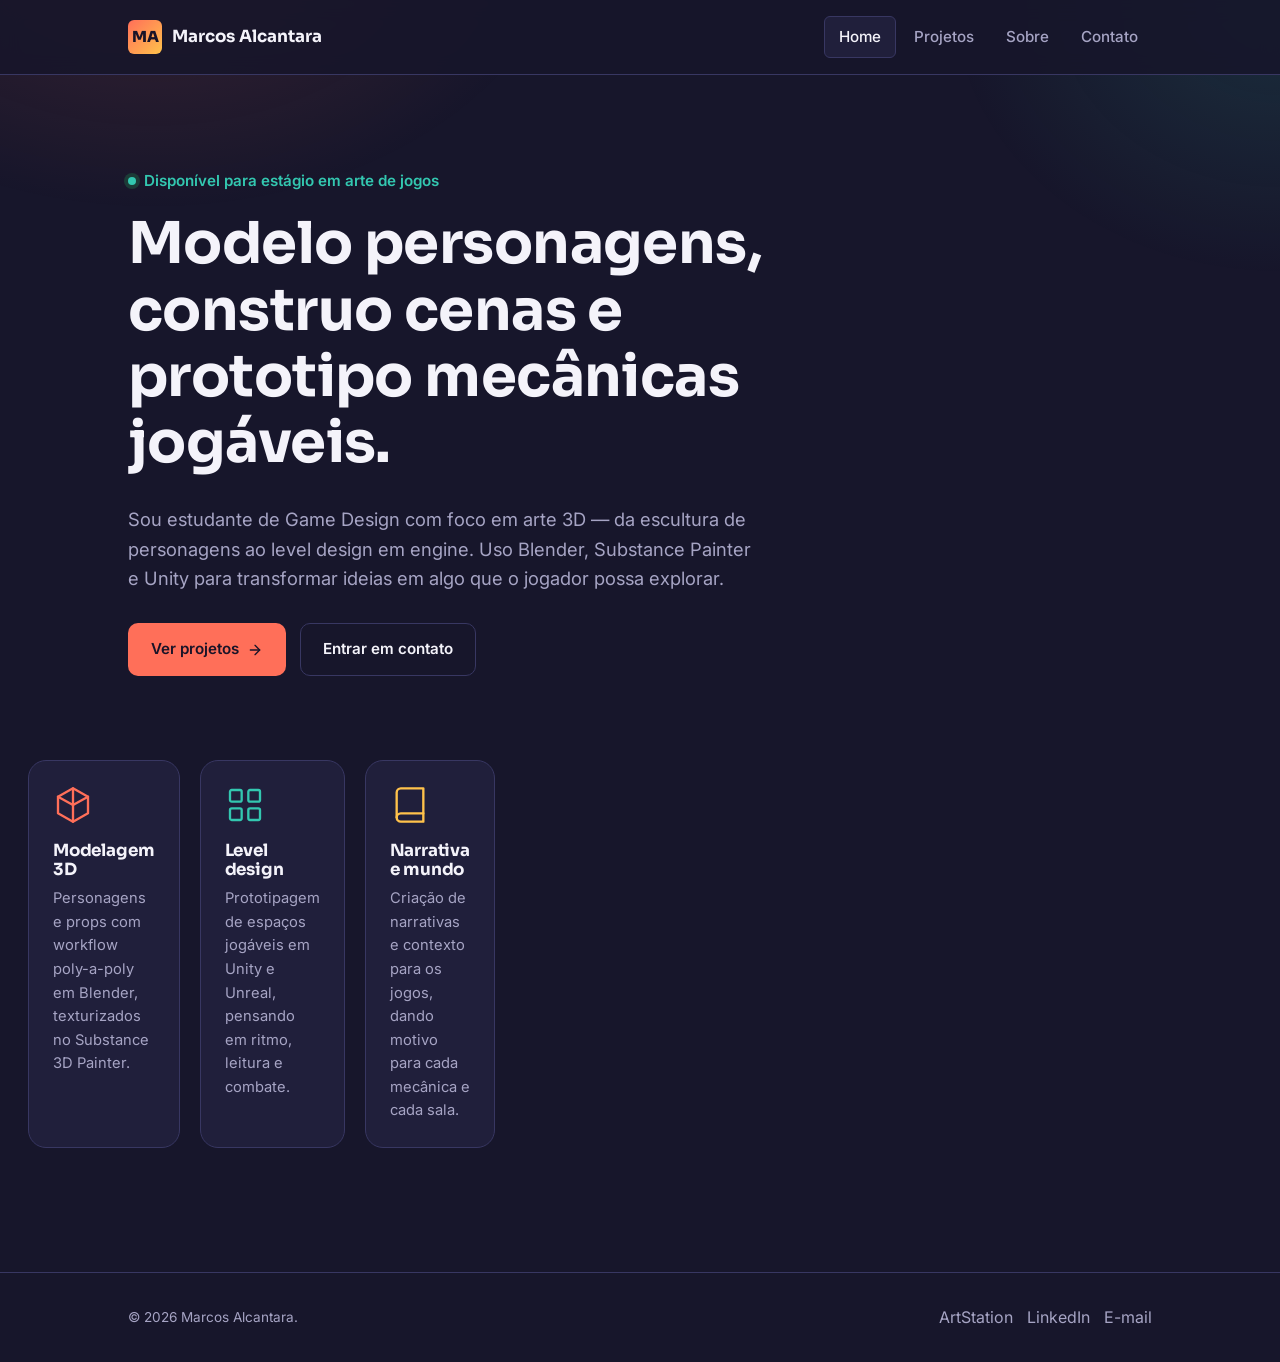
==== index.html @ 63ec93e1 "Teste do Portfolio" ====
<!DOCTYPE html>
<html lang="pt-BR">
<head>
<meta charset="UTF-8">
<meta name="viewport" content="width=device-width, initial-scale=1.0">
<title>Marcos Alcantara — Game Design & 3D Art</title>
<meta name="description" content="Portfólio de Marcos Alcantara, estudante de Game Design e artista 3D — modelagem, texturização, level design e prototipagem de jogos.">
<link rel="stylesheet" href="css/style.css">
</head>
<body>

<header class="site-header">
  <div class="wrap">
    <a href="index.html" class="logo-mark">
      <span class="badge">MA</span>
      Marcos Alcantara
    </a>
    <button class="nav-toggle" aria-label="Abrir menu" aria-expanded="false">
      <svg width="20" height="20" viewBox="0 0 24 24" fill="none" stroke="currentColor" stroke-width="1.8" stroke-linecap="round"><line x1="3" y1="6" x2="21" y2="6"/><line x1="3" y1="12" x2="21" y2="12"/><line x1="3" y1="18" x2="21" y2="18"/></svg>
    </button>
    <nav class="main-nav">
      <a href="index.html" class="active">Home</a>
      <a href="projetos.html">Projetos</a>
      <a href="sobre.html">Sobre</a>
      <a href="contato.html">Contato</a>
    </nav>
  </div>
</header>

<main>
  <section class="hero">
    <div class="wrap">
      <span class="kicker"><span class="dot"></span> Disponível para estágio em arte de jogos</span>
      <h1>Modelo personagens, construo cenas e prototipo mecânicas jogáveis.</h1>
      <p class="lead">Sou estudante de Game Design com foco em arte 3D — da escultura de personagens ao level design em engine. Uso Blender, Substance Painter e Unity para transformar ideias em algo que o jogador possa explorar.</p>
      <div class="hero-actions">
        <a href="projetos.html" class="btn btn-primary">
          Ver projetos
          <svg width="16" height="16" viewBox="0 0 24 24" fill="none" stroke="currentColor" stroke-width="2" stroke-linecap="round" stroke-linejoin="round"><line x1="5" y1="12" x2="19" y2="12"/><polyline points="12 5 19 12 12 19"/></svg>
        </a>
        <a href="contato.html" class="btn btn-secondary">Entrar em contato</a>
      </div>
    </div>
  </section>

  <section class="highlights">
    <div class="wrap" style="display:grid; grid-template-columns: repeat(3, 1fr); gap:20px;">

      <div class="highlight-card">
        <div class="icon icon-coral">
          <svg width="40" height="40" viewBox="0 0 24 24" fill="none" stroke="currentColor" stroke-width="1.4" stroke-linecap="round" stroke-linejoin="round">
            <path d="M12 2 L21 7 L21 17 L12 22 L3 17 L3 7 Z"/>
            <path d="M12 2 L12 22"/>
            <path d="M3 7 L12 12 L21 7"/>
          </svg>
        </div>
        <h3>Modelagem 3D</h3>
        <p>Personagens e props com workflow poly-a-poly em Blender, texturizados no Substance 3D Painter.</p>
      </div>

      <div class="highlight-card">
        <div class="icon icon-teal">
          <svg width="40" height="40" viewBox="0 0 24 24" fill="none" stroke="currentColor" stroke-width="1.4" stroke-linecap="round" stroke-linejoin="round">
            <rect x="3" y="3" width="7" height="7" rx="1"/>
            <rect x="14" y="3" width="7" height="7" rx="1"/>
            <rect x="3" y="14" width="7" height="7" rx="1"/>
            <rect x="14" y="14" width="7" height="7" rx="1"/>
          </svg>
        </div>
        <h3>Level design</h3>
        <p>Prototipagem de espaços jogáveis em Unity e Unreal, pensando em ritmo, leitura e combate.</p>
      </div>

      <div class="highlight-card">
        <div class="icon icon-gold">
          <svg width="40" height="40" viewBox="0 0 24 24" fill="none" stroke="currentColor" stroke-width="1.4" stroke-linecap="round" stroke-linejoin="round">
            <path d="M4 19.5A2.5 2.5 0 0 1 6.5 17H20"/>
            <path d="M6.5 2H20v20H6.5A2.5 2.5 0 0 1 4 19.5v-15A2.5 2.5 0 0 1 6.5 2Z"/>
          </svg>
        </div>
        <h3>Narrativa e mundo</h3>
        <p>Criação de narrativas e contexto para os jogos, dando motivo para cada mecânica e cada sala.</p>
      </div>

    </div>
  </section>
</main>

<footer class="site-footer">
  <div class="wrap">
    <p>&copy; 2026 Marcos Alcantara.</p>
    <div class="footer-socials">
      <a href="https://kanekakunn.artstation.com" target="_blank" rel="noopener">ArtStation</a>
      <a href="https://www.linkedin.com/in/marcos-paulo-ribeiro-de-alcantara-ab0088299" target="_blank" rel="noopener">LinkedIn</a>
      <a href="mailto:m.alcantara1444@gmail.com">E-mail</a>
    </div>
  </div>
</footer>

<script src="js/main.js"></script>
</body>
</html>
---- css/style.css ----
/* ==========================================================
   Marcos Alcantara — Portfólio
   Paleta: noite indigo + acentos coral/teal/ouro
   Tipografia: Sora (display) + Inter (texto)
   ========================================================== */

@import url('https://fonts.googleapis.com/css2?family=Sora:wght@400;600;700;800&family=Inter:wght@400;500;600&display=swap');

:root {
  --bg: #17162B;
  --bg-panel: #201F3B;
  --bg-panel-alt: #262547;
  --border: #383762;

  --text: #F4F3FA;
  --text-muted: #A6A4C4;

  --coral: #FF6F59;
  --coral-dim: #4A2E2C;
  --teal: #33C7B0;
  --teal-dim: #1C3B37;
  --gold: #FFC24B;
  --gold-dim: #4A3A1E;

  --radius-sm: 6px;
  --radius-md: 10px;
  --radius-lg: 18px;

  --maxw: 1080px;
}

* { box-sizing: border-box; }

html {
  scroll-behavior: smooth;
}

body {
  margin: 0;
  background: var(--bg);
  color: var(--text);
  font-family: 'Inter', system-ui, sans-serif;
  font-size: 16px;
  line-height: 1.6;
  -webkit-font-smoothing: antialiased;
}

body::before {
  content: '';
  position: fixed;
  inset: 0;
  background:
    radial-gradient(ellipse 700px 500px at 12% -10%, rgba(255,111,89,0.16), transparent 60%),
    radial-gradient(ellipse 600px 500px at 100% 0%, rgba(51,199,176,0.14), transparent 55%);
  pointer-events: none;
  z-index: 0;
}

h1, h2, h3, h4 {
  font-family: 'Sora', sans-serif;
  font-weight: 700;
  line-height: 1.15;
  margin: 0 0 0.5em;
  letter-spacing: -0.01em;
}

p { margin: 0 0 1em; color: var(--text-muted); max-width: 62ch; }

a {
  color: var(--coral);
  text-decoration: none;
}
a:hover { text-decoration: underline; }

img, svg { display: block; max-width: 100%; }

:focus-visible {
  outline: 2px solid var(--gold);
  outline-offset: 3px;
}

.wrap {
  max-width: var(--maxw);
  margin: 0 auto;
  padding: 0 28px;
  position: relative;
  z-index: 1;
}

/* ---------- Header / Nav ---------- */

.site-header {
  position: sticky;
  top: 0;
  z-index: 20;
  background: rgba(23, 22, 43, 0.86);
  backdrop-filter: blur(10px);
  border-bottom: 1px solid var(--border);
}

.site-header .wrap {
  display: flex;
  align-items: center;
  justify-content: space-between;
  padding-top: 16px;
  padding-bottom: 16px;
}

.logo-mark {
  display: flex;
  align-items: center;
  gap: 10px;
  font-family: 'Sora', sans-serif;
  font-weight: 700;
  font-size: 1.05rem;
  color: var(--text);
}

.logo-mark .badge {
  width: 34px;
  height: 34px;
  border-radius: var(--radius-sm);
  background: linear-gradient(135deg, var(--coral), var(--gold));
  display: flex;
  align-items: center;
  justify-content: center;
  font-family: 'Sora', sans-serif;
  font-weight: 800;
  color: #1A1428;
  font-size: 0.95rem;
}

nav.main-nav {
  display: flex;
  gap: 4px;
  align-items: center;
}

nav.main-nav a {
  color: var(--text-muted);
  font-weight: 500;
  font-size: 0.95rem;
  padding: 8px 14px;
  border-radius: var(--radius-sm);
  text-decoration: none;
  transition: color .15s ease, background .15s ease;
}

nav.main-nav a:hover {
  color: var(--text);
  background: var(--bg-panel-alt);
}

nav.main-nav a.active {
  color: var(--text);
  background: var(--bg-panel);
  border: 1px solid var(--border);
}

.nav-toggle {
  display: none;
  background: none;
  border: 1px solid var(--border);
  border-radius: var(--radius-sm);
  color: var(--text);
  padding: 8px 10px;
  cursor: pointer;
}

/* ---------- Hero ---------- */

.hero {
  padding: 92px 0 64px;
}

.hero .kicker {
  display: inline-flex;
  align-items: center;
  gap: 8px;
  color: var(--teal);
  font-weight: 600;
  font-size: 0.95rem;
  margin-bottom: 18px;
}

.hero .kicker .dot {
  width: 8px;
  height: 8px;
  border-radius: 50%;
  background: var(--teal);
  box-shadow: 0 0 0 4px var(--teal-dim);
}

.hero h1 {
  font-size: clamp(2.2rem, 5vw, 3.6rem);
  max-width: 15ch;
}

.hero p.lead {
  font-size: 1.15rem;
  max-width: 52ch;
  color: var(--text-muted);
}

.hero-actions {
  display: flex;
  gap: 14px;
  margin-top: 30px;
  flex-wrap: wrap;
}

.btn {
  display: inline-flex;
  align-items: center;
  gap: 8px;
  padding: 13px 22px;
  border-radius: var(--radius-md);
  font-weight: 600;
  font-size: 0.95rem;
  text-decoration: none;
  border: 1px solid transparent;
  cursor: pointer;
  transition: transform .15s ease, background .15s ease, border-color .15s ease;
}

.btn:hover { text-decoration: none; transform: translateY(-1px); }

.btn-primary {
  background: var(--coral);
  color: #1A1428;
}
.btn-primary:hover { background: #ff8570; }

.btn-secondary {
  background: transparent;
  border-color: var(--border);
  color: var(--text);
}
.btn-secondary:hover { border-color: var(--teal); color: var(--teal); }

/* ---------- Highlight strip ---------- */

.highlights {
  display: grid;
  grid-template-columns: repeat(3, 1fr);
  gap: 20px;
  padding: 20px 0 84px;
}

.highlight-card {
  background: var(--bg-panel);
  border: 1px solid var(--border);
  border-radius: var(--radius-lg);
  padding: 24px;
}

.highlight-card .icon {
  width: 40px;
  height: 40px;
  margin-bottom: 16px;
}

.highlight-card h3 {
  font-size: 1.05rem;
  margin-bottom: 8px;
}

.highlight-card p { font-size: 0.92rem; margin-bottom: 0; }

/* ---------- Section shared ---------- */

.section {
  padding: 64px 0;
}

.section-head {
  margin-bottom: 40px;
  max-width: 60ch;
}

.section-head h2 {
  font-size: clamp(1.7rem, 3.4vw, 2.3rem);
}

/* ---------- Project cards ---------- */

.project-grid {
  display: grid;
  grid-template-columns: repeat(auto-fit, minmax(300px, 1fr));
  gap: 26px;
}

.project-card {
  background: var(--bg-panel);
  border: 1px solid var(--border);
  border-radius: var(--radius-lg);
  overflow: hidden;
  display: flex;
  flex-direction: column;
  transition: border-color .15s ease, transform .15s ease;
}

.project-card:hover {
  border-color: var(--coral);
  transform: translateY(-3px);
}

.project-thumb {
  aspect-ratio: 16 / 10;
  display: flex;
  align-items: center;
  justify-content: center;
  position: relative;
  color: rgba(255,255,255,0.75);
  font-family: 'Sora', sans-serif;
  font-weight: 700;
  font-size: 0.85rem;
  letter-spacing: 0.02em;
}

.project-thumb.t-coral { background: linear-gradient(135deg, #3a2437, #522f2c); }
.project-thumb.t-teal { background: linear-gradient(135deg, #1c3b3f, #1a2f45); }
.project-thumb.t-gold { background: linear-gradient(135deg, #3f3320, #3a2b1e); }

.project-thumb .ph-icon {
  width: 46px;
  height: 46px;
  opacity: 0.9;
}

.project-thumb .ph-label {
  position: absolute;
  bottom: 12px;
  left: 14px;
  font-size: 0.72rem;
  color: rgba(244,243,250,0.55);
  font-family: 'Inter', sans-serif;
  font-weight: 500;
}

.project-body {
  padding: 22px 24px 24px;
  display: flex;
  flex-direction: column;
  flex: 1;
}

.project-tags {
  display: flex;
  gap: 8px;
  flex-wrap: wrap;
  margin-bottom: 12px;
}

.tag {
  font-size: 0.75rem;
  font-weight: 600;
  padding: 4px 10px;
  border-radius: 999px;
  border: 1px solid var(--border);
  color: var(--text-muted);
}

.tag.tag-coral { color: var(--coral); border-color: var(--coral-dim); background: rgba(255,111,89,0.08); }
.tag.tag-teal { color: var(--teal); border-color: var(--teal-dim); background: rgba(51,199,176,0.08); }
.tag.tag-gold { color: var(--gold); border-color: var(--gold-dim); background: rgba(255,194,75,0.08); }

.project-body h3 { font-size: 1.2rem; margin-bottom: 8px; }
.project-body p { font-size: 0.93rem; margin-bottom: 14px; }

.project-status {
  margin-top: auto;
  font-size: 0.82rem;
  color: var(--text-muted);
  display: flex;
  align-items: center;
  gap: 7px;
}

.project-status .dot {
  width: 7px;
  height: 7px;
  border-radius: 50%;
  background: var(--teal);
}

/* ---------- Sobre: bio + timeline + skills ---------- */

.about-grid {
  display: grid;
  grid-template-columns: 1.1fr 1fr;
  gap: 56px;
  align-items: start;
}

@media (max-width: 760px) {
  .about-grid { grid-template-columns: 1fr; }
}

.bio p { font-size: 1.02rem; }

.soft-skills {
  display: flex;
  gap: 10px;
  flex-wrap: wrap;
  margin-top: 20px;
}

.soft-skills span {
  font-size: 0.85rem;
  font-weight: 600;
  padding: 7px 14px;
  border-radius: 999px;
  background: var(--bg-panel);
  border: 1px solid var(--border);
  color: var(--text);
}

.timeline {
  list-style: none;
  margin: 0;
  padding: 0;
  border-left: 2px solid var(--border);
}

.timeline li {
  position: relative;
  padding: 0 0 32px 26px;
}

.timeline li:last-child { padding-bottom: 0; }

.timeline li::before {
  content: '';
  position: absolute;
  left: -7px;
  top: 4px;
  width: 12px;
  height: 12px;
  border-radius: 50%;
  background: var(--bg);
  border: 2px solid var(--coral);
}

.timeline .period {
  font-size: 0.8rem;
  color: var(--teal);
  font-weight: 600;
  margin-bottom: 4px;
}

.timeline h4 { font-size: 1.02rem; margin-bottom: 4px; }
.timeline p { font-size: 0.88rem; margin-bottom: 0; }

/* ---------- Skills grid ---------- */

.skills-grid {
  display: grid;
  grid-template-columns: repeat(auto-fit, minmax(150px, 1fr));
  gap: 16px;
  margin-top: 44px;
}

.skill-item {
  background: var(--bg-panel);
  border: 1px solid var(--border);
  border-radius: var(--radius-md);
  padding: 18px;
}

.skill-item .icon { width: 26px; height: 26px; margin-bottom: 12px; }
.skill-item h4 { font-size: 0.92rem; margin-bottom: 4px; }
.skill-item .level { font-size: 0.78rem; color: var(--text-muted); }

.cert-list {
  margin-top: 44px;
}

.cert-list ul {
  list-style: none;
  margin: 0;
  padding: 0;
  display: flex;
  flex-direction: column;
  gap: 10px;
}

.cert-list li {
  font-size: 0.9rem;
  color: var(--text-muted);
  padding-left: 20px;
  position: relative;
}

.cert-list li::before {
  content: '';
  position: absolute;
  left: 0;
  top: 8px;
  width: 6px;
  height: 6px;
  border-radius: 50%;
  background: var(--gold);
}

/* ---------- Contato ---------- */

.contact-grid {
  display: grid;
  grid-template-columns: repeat(auto-fit, minmax(240px, 1fr));
  gap: 20px;
}

.contact-card {
  background: var(--bg-panel);
  border: 1px solid var(--border);
  border-radius: var(--radius-lg);
  padding: 26px;
  display: flex;
  flex-direction: column;
  gap: 14px;
  transition: border-color .15s ease, transform .15s ease;
}

.contact-card:hover { border-color: var(--teal); transform: translateY(-2px); }

.contact-card .icon {
  width: 34px;
  height: 34px;
}

.contact-card h4 { font-size: 1rem; margin-bottom: 2px; }
.contact-card a, .contact-card span.value {
  font-size: 0.92rem;
  color: var(--text-muted);
}
.contact-card a:hover { color: var(--teal); }

/* ---------- Footer ---------- */

.site-footer {
  border-top: 1px solid var(--border);
  padding: 32px 0;
  margin-top: 40px;
}

.site-footer .wrap {
  display: flex;
  justify-content: space-between;
  align-items: center;
  flex-wrap: wrap;
  gap: 12px;
}

.site-footer p {
  font-size: 0.85rem;
  margin: 0;
  color: var(--text-muted);
}

.footer-socials {
  display: flex;
  gap: 14px;
}

.footer-socials a { color: var(--text-muted); }
.footer-socials a:hover { color: var(--coral); }

/* ---------- Page intro entrance (single orchestrated moment) ---------- */

.hero > *, .page-head > * {
  opacity: 0;
  transform: translateY(10px);
  animation: rise 0.6s ease forwards;
}
.hero .kicker { animation-delay: 0.02s; }
.hero h1 { animation-delay: 0.08s; }
.hero p.lead { animation-delay: 0.16s; }
.hero-actions { animation-delay: 0.24s; }
.page-head h1 { animation-delay: 0.02s; }
.page-head p { animation-delay: 0.1s; }

@keyframes rise {
  to { opacity: 1; transform: translateY(0); }
}

@media (prefers-reduced-motion: reduce) {
  .hero > *, .page-head > * {
    animation: none;
    opacity: 1;
    transform: none;
  }
  html { scroll-behavior: auto; }
}

/* ---------- Page head (non-home pages) ---------- */

.page-head {
  padding: 72px 0 20px;
}

.page-head p.lead {
  font-size: 1.05rem;
  color: var(--text-muted);
  max-width: 56ch;
}

/* ---------- Icon color utilities ---------- */

.icon-coral { color: var(--coral); }
.icon-teal { color: var(--teal); }
.icon-gold { color: var(--gold); }

.icon svg { stroke: currentColor; }

/* ---------- Responsive ---------- */

@media (max-width: 780px) {
  .highlights { grid-template-columns: 1fr; padding-bottom: 56px; }

  nav.main-nav {
    position: fixed;
    top: 66px;
    left: 0;
    right: 0;
    background: var(--bg-panel);
    border-bottom: 1px solid var(--border);
    flex-direction: column;
    align-items: stretch;
    padding: 10px;
    gap: 2px;
    display: none;
  }

  nav.main-nav.open { display: flex; }
  nav.main-nav a { padding: 12px 14px; }

  .nav-toggle { display: inline-flex; }

  .hero { padding: 56px 0 40px; }
  .page-head { padding: 48px 0 12px; }
}
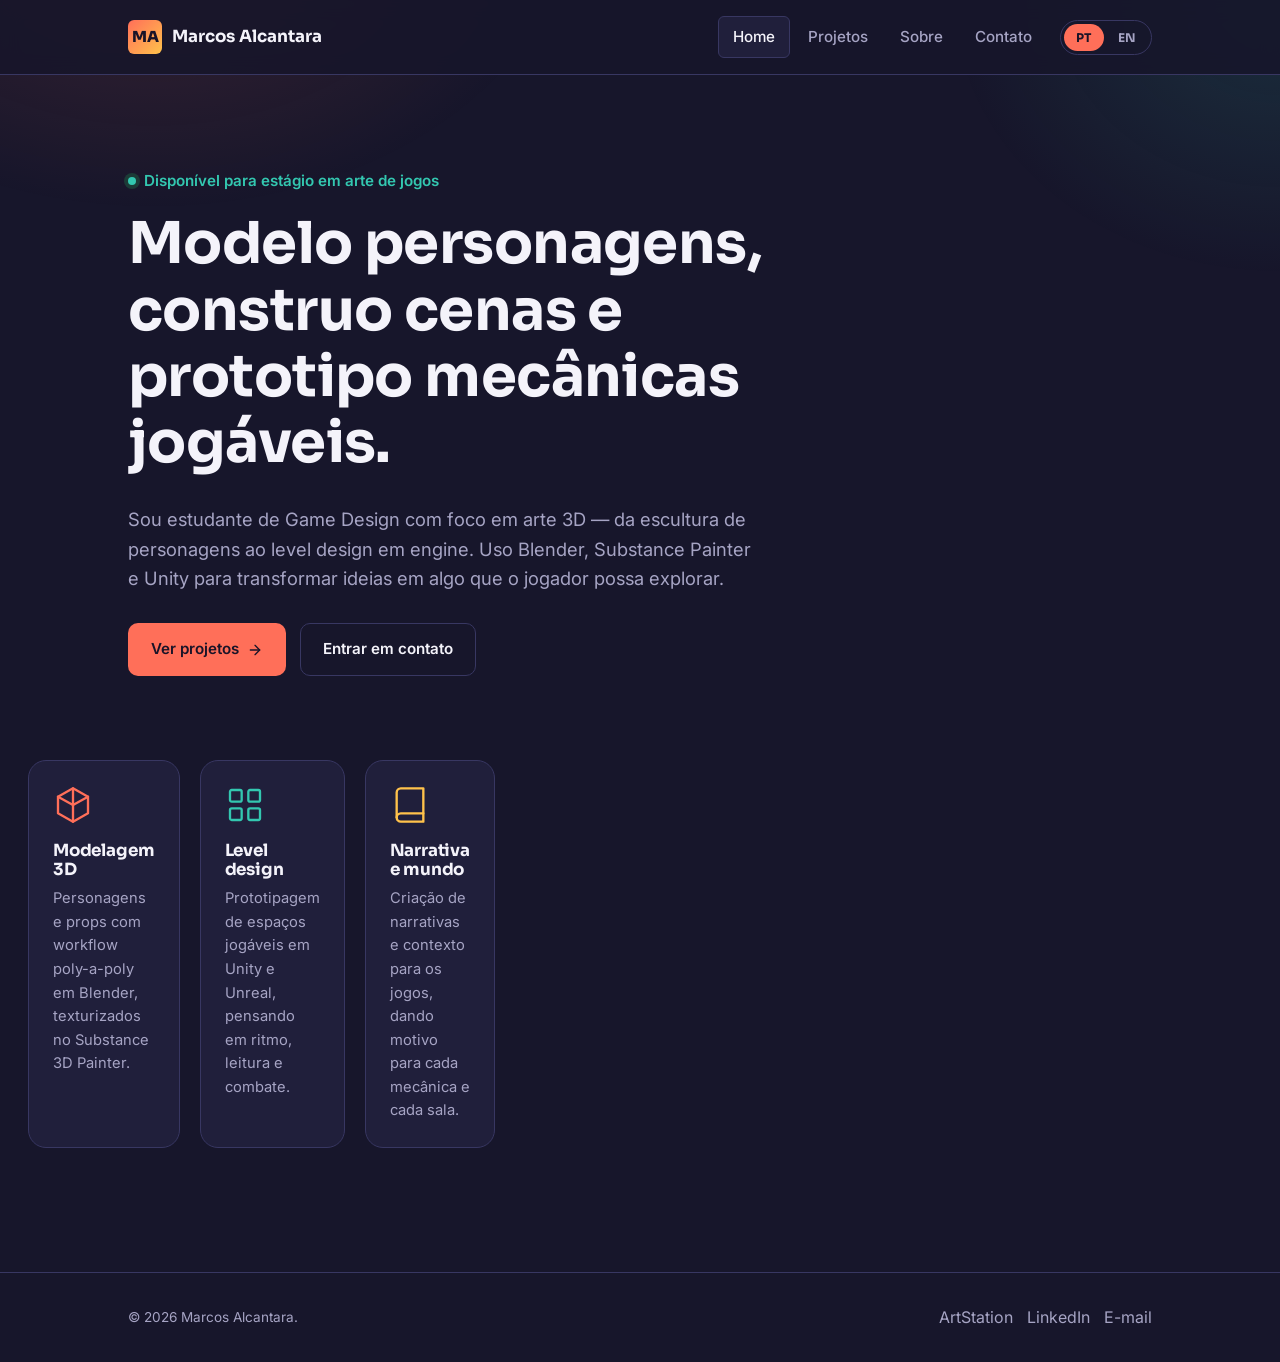
==== commit 799f872d: "Att 1.0" ====
--- a/index.html
+++ b/index.html
@@ -15,30 +15,36 @@
       <span class="badge">MA</span>
       Marcos Alcantara
     </a>
-    <button class="nav-toggle" aria-label="Abrir menu" aria-expanded="false">
-      <svg width="20" height="20" viewBox="0 0 24 24" fill="none" stroke="currentColor" stroke-width="1.8" stroke-linecap="round"><line x1="3" y1="6" x2="21" y2="6"/><line x1="3" y1="12" x2="21" y2="12"/><line x1="3" y1="18" x2="21" y2="18"/></svg>
-    </button>
-    <nav class="main-nav">
-      <a href="index.html" class="active">Home</a>
-      <a href="projetos.html">Projetos</a>
-      <a href="sobre.html">Sobre</a>
-      <a href="contato.html">Contato</a>
-    </nav>
+    <div class="nav-area">
+      <nav class="main-nav">
+        <a href="index.html" class="active" data-i18n="nav.home">Home</a>
+        <a href="projetos.html" data-i18n="nav.projects">Projetos</a>
+        <a href="sobre.html" data-i18n="nav.about">Sobre</a>
+        <a href="contato.html" data-i18n="nav.contact">Contato</a>
+      </nav>
+      <div class="lang-switch" role="group" aria-label="Idioma / Language">
+        <button type="button" class="lang-btn" data-lang="pt">PT</button>
+        <button type="button" class="lang-btn" data-lang="en">EN</button>
+      </div>
+      <button class="nav-toggle" aria-label="Abrir menu" aria-expanded="false">
+        <svg width="20" height="20" viewBox="0 0 24 24" fill="none" stroke="currentColor" stroke-width="1.8" stroke-linecap="round"><line x1="3" y1="6" x2="21" y2="6"/><line x1="3" y1="12" x2="21" y2="12"/><line x1="3" y1="18" x2="21" y2="18"/></svg>
+      </button>
+    </div>
   </div>
 </header>
 
 <main>
   <section class="hero">
     <div class="wrap">
-      <span class="kicker"><span class="dot"></span> Disponível para estágio em arte de jogos</span>
-      <h1>Modelo personagens, construo cenas e prototipo mecânicas jogáveis.</h1>
-      <p class="lead">Sou estudante de Game Design com foco em arte 3D — da escultura de personagens ao level design em engine. Uso Blender, Substance Painter e Unity para transformar ideias em algo que o jogador possa explorar.</p>
+      <span class="kicker"><span class="dot"></span> <span data-i18n="home.kicker">Disponível para estágio em arte de jogos</span></span>
+      <h1 data-i18n="home.h1">Modelo personagens, construo cenas e prototipo mecânicas jogáveis.</h1>
+      <p class="lead" data-i18n="home.lead">Sou estudante de Game Design com foco em arte 3D — da escultura de personagens ao level design em engine. Uso Blender, Substance Painter e Unity para transformar ideias em algo que o jogador possa explorar.</p>
       <div class="hero-actions">
         <a href="projetos.html" class="btn btn-primary">
-          Ver projetos
+          <span data-i18n="home.cta.projects">Ver projetos</span>
           <svg width="16" height="16" viewBox="0 0 24 24" fill="none" stroke="currentColor" stroke-width="2" stroke-linecap="round" stroke-linejoin="round"><line x1="5" y1="12" x2="19" y2="12"/><polyline points="12 5 19 12 12 19"/></svg>
         </a>
-        <a href="contato.html" class="btn btn-secondary">Entrar em contato</a>
+        <a href="contato.html" class="btn btn-secondary" data-i18n="home.cta.contact">Entrar em contato</a>
       </div>
     </div>
   </section>
@@ -54,8 +60,8 @@
             <path d="M3 7 L12 12 L21 7"/>
           </svg>
         </div>
-        <h3>Modelagem 3D</h3>
-        <p>Personagens e props com workflow poly-a-poly em Blender, texturizados no Substance 3D Painter.</p>
+        <h3 data-i18n="home.h1card.title">Modelagem 3D</h3>
+        <p data-i18n="home.h1card.desc">Personagens e props com workflow poly-a-poly em Blender, texturizados no Substance 3D Painter.</p>
       </div>
 
       <div class="highlight-card">
@@ -67,8 +73,8 @@
             <rect x="14" y="14" width="7" height="7" rx="1"/>
           </svg>
         </div>
-        <h3>Level design</h3>
-        <p>Prototipagem de espaços jogáveis em Unity e Unreal, pensando em ritmo, leitura e combate.</p>
+        <h3 data-i18n="home.h2card.title">Level design</h3>
+        <p data-i18n="home.h2card.desc">Prototipagem de espaços jogáveis em Unity e Unreal, pensando em ritmo, leitura e combate.</p>
       </div>
 
       <div class="highlight-card">
@@ -78,8 +84,8 @@
             <path d="M6.5 2H20v20H6.5A2.5 2.5 0 0 1 4 19.5v-15A2.5 2.5 0 0 1 6.5 2Z"/>
           </svg>
         </div>
-        <h3>Narrativa e mundo</h3>
-        <p>Criação de narrativas e contexto para os jogos, dando motivo para cada mecânica e cada sala.</p>
+        <h3 data-i18n="home.h3card.title">Narrativa e mundo</h3>
+        <p data-i18n="home.h3card.desc">Criação de narrativas e contexto para os jogos, dando motivo para cada mecânica e cada sala.</p>
       </div>
 
     </div>
@@ -88,15 +94,16 @@
 
 <footer class="site-footer">
   <div class="wrap">
-    <p>&copy; 2026 Marcos Alcantara.</p>
+    <p data-i18n="footer.rights">&copy; 2026 Marcos Alcantara.</p>
     <div class="footer-socials">
-      <a href="https://kanekakunn.artstation.com" target="_blank" rel="noopener">ArtStation</a>
-      <a href="https://www.linkedin.com/in/marcos-paulo-ribeiro-de-alcantara-ab0088299" target="_blank" rel="noopener">LinkedIn</a>
-      <a href="mailto:m.alcantara1444@gmail.com">E-mail</a>
+      <a href="https://kanekakunn.artstation.com" target="_blank" rel="noopener" data-i18n="footer.artstation">ArtStation</a>
+      <a href="https://www.linkedin.com/in/marcos-paulo-ribeiro-de-alcantara-ab0088299" target="_blank" rel="noopener" data-i18n="footer.linkedin">LinkedIn</a>
+      <a href="mailto:m.alcantara1444@gmail.com" data-i18n="footer.email">E-mail</a>
     </div>
   </div>
 </footer>
 
+<script src="js/i18n.js"></script>
 <script src="js/main.js"></script>
 </body>
 </html>
--- a/css/style.css
+++ b/css/style.css
@@ -369,7 +369,6 @@
 .project-body p { font-size: 0.93rem; margin-bottom: 14px; }
 
 .project-status {
-  margin-top: auto;
   font-size: 0.82rem;
   color: var(--text-muted);
   display: flex;
@@ -603,6 +602,76 @@
   font-size: 1.05rem;
   color: var(--text-muted);
   max-width: 56ch;
+}
+
+/* ---------- Language switch ---------- */
+
+.nav-area {
+  display: flex;
+  align-items: center;
+  gap: 14px;
+}
+
+.lang-switch {
+  display: flex;
+  align-items: center;
+  border: 1px solid var(--border);
+  border-radius: 999px;
+  padding: 3px;
+  gap: 2px;
+}
+
+.lang-btn {
+  background: none;
+  border: none;
+  color: var(--text-muted);
+  font-family: 'Sora', sans-serif;
+  font-weight: 700;
+  font-size: 0.75rem;
+  letter-spacing: 0.02em;
+  padding: 6px 12px;
+  border-radius: 999px;
+  cursor: pointer;
+  transition: background .15s ease, color .15s ease;
+}
+
+.lang-btn:hover:not(.active) { color: var(--text); }
+
+.lang-btn.active {
+  background: var(--coral);
+  color: #1A1428;
+}
+
+/* ---------- Project card CTA ---------- */
+
+.project-footer {
+  margin-top: auto;
+  display: flex;
+  align-items: center;
+  justify-content: space-between;
+  gap: 12px;
+  flex-wrap: wrap;
+}
+
+.project-link {
+  display: inline-flex;
+  align-items: center;
+  gap: 6px;
+  font-size: 0.85rem;
+  font-weight: 600;
+  color: var(--text);
+  border: 1px solid var(--border);
+  padding: 8px 14px;
+  border-radius: 999px;
+  white-space: nowrap;
+}
+
+.project-link svg { width: 14px; height: 14px; }
+
+.project-link:hover {
+  border-color: var(--coral);
+  color: var(--coral);
+  text-decoration: none;
 }
 
 /* ---------- Icon color utilities ---------- */
